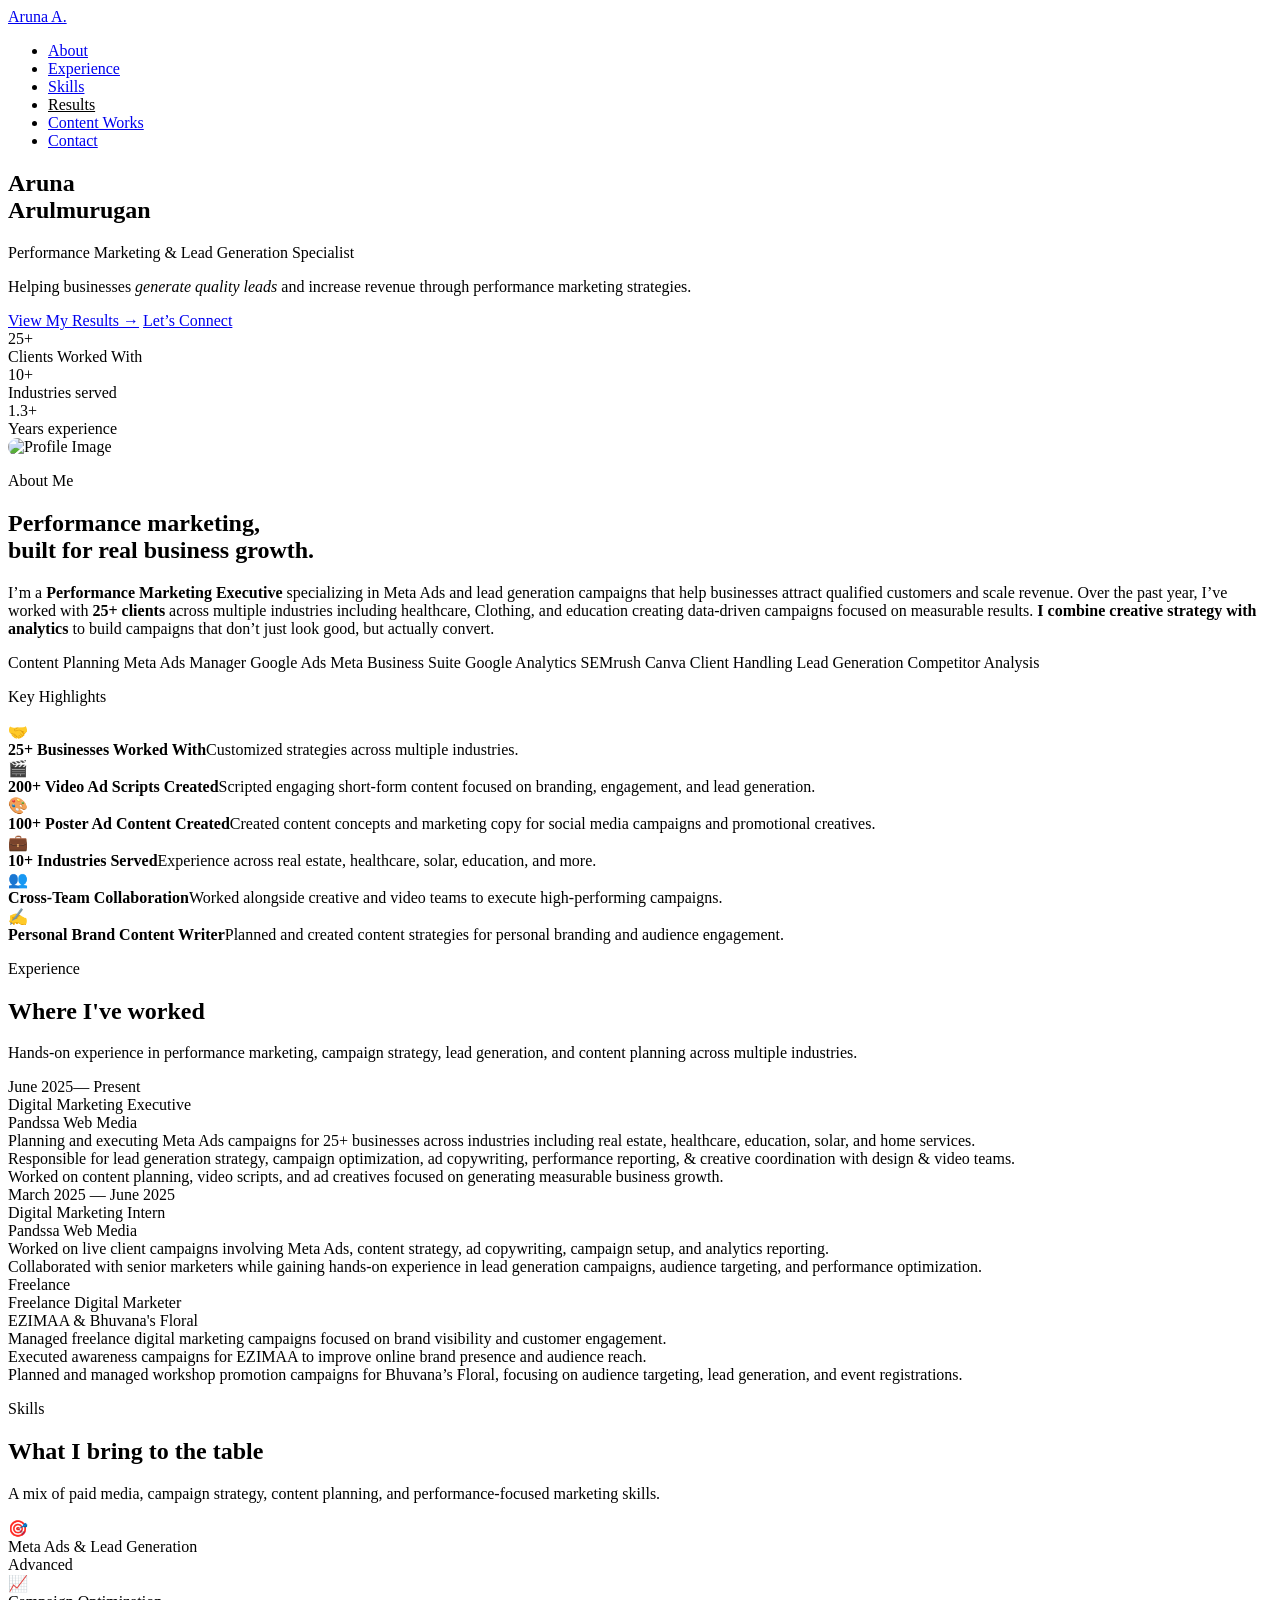
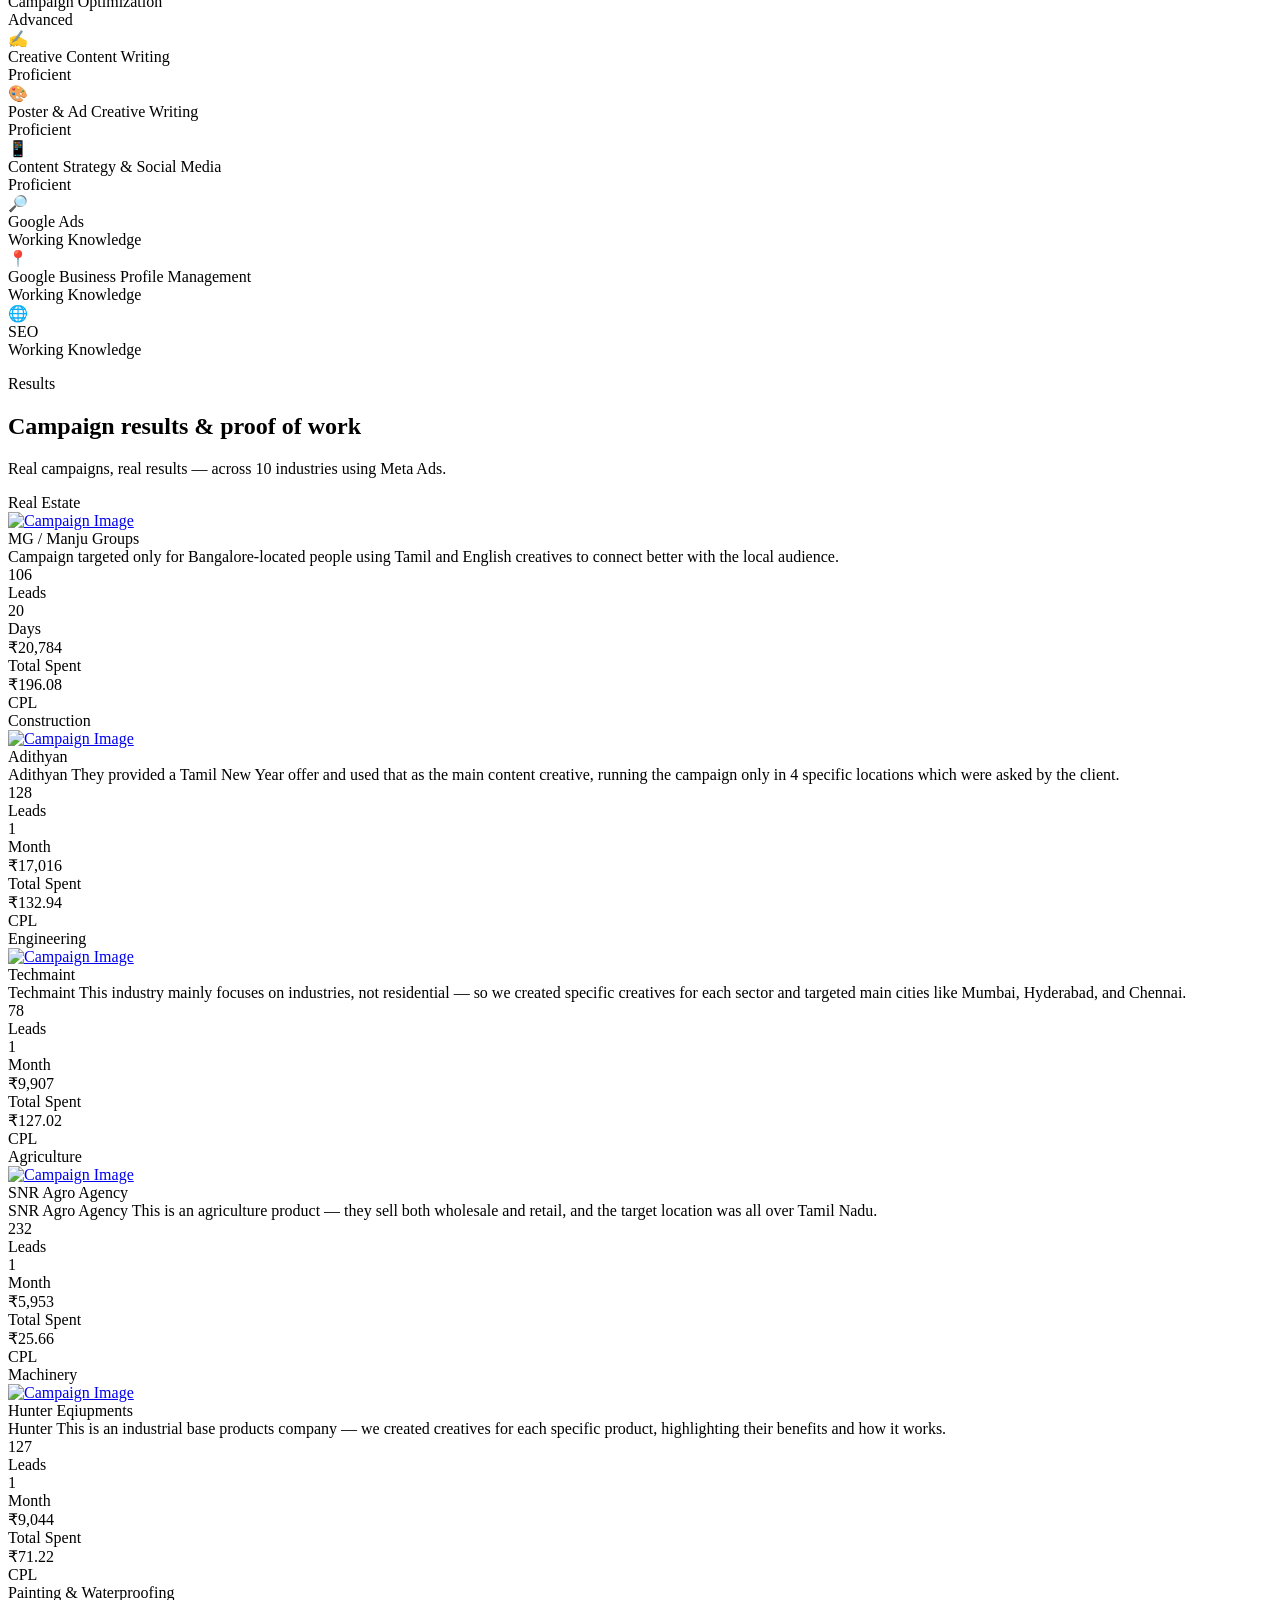
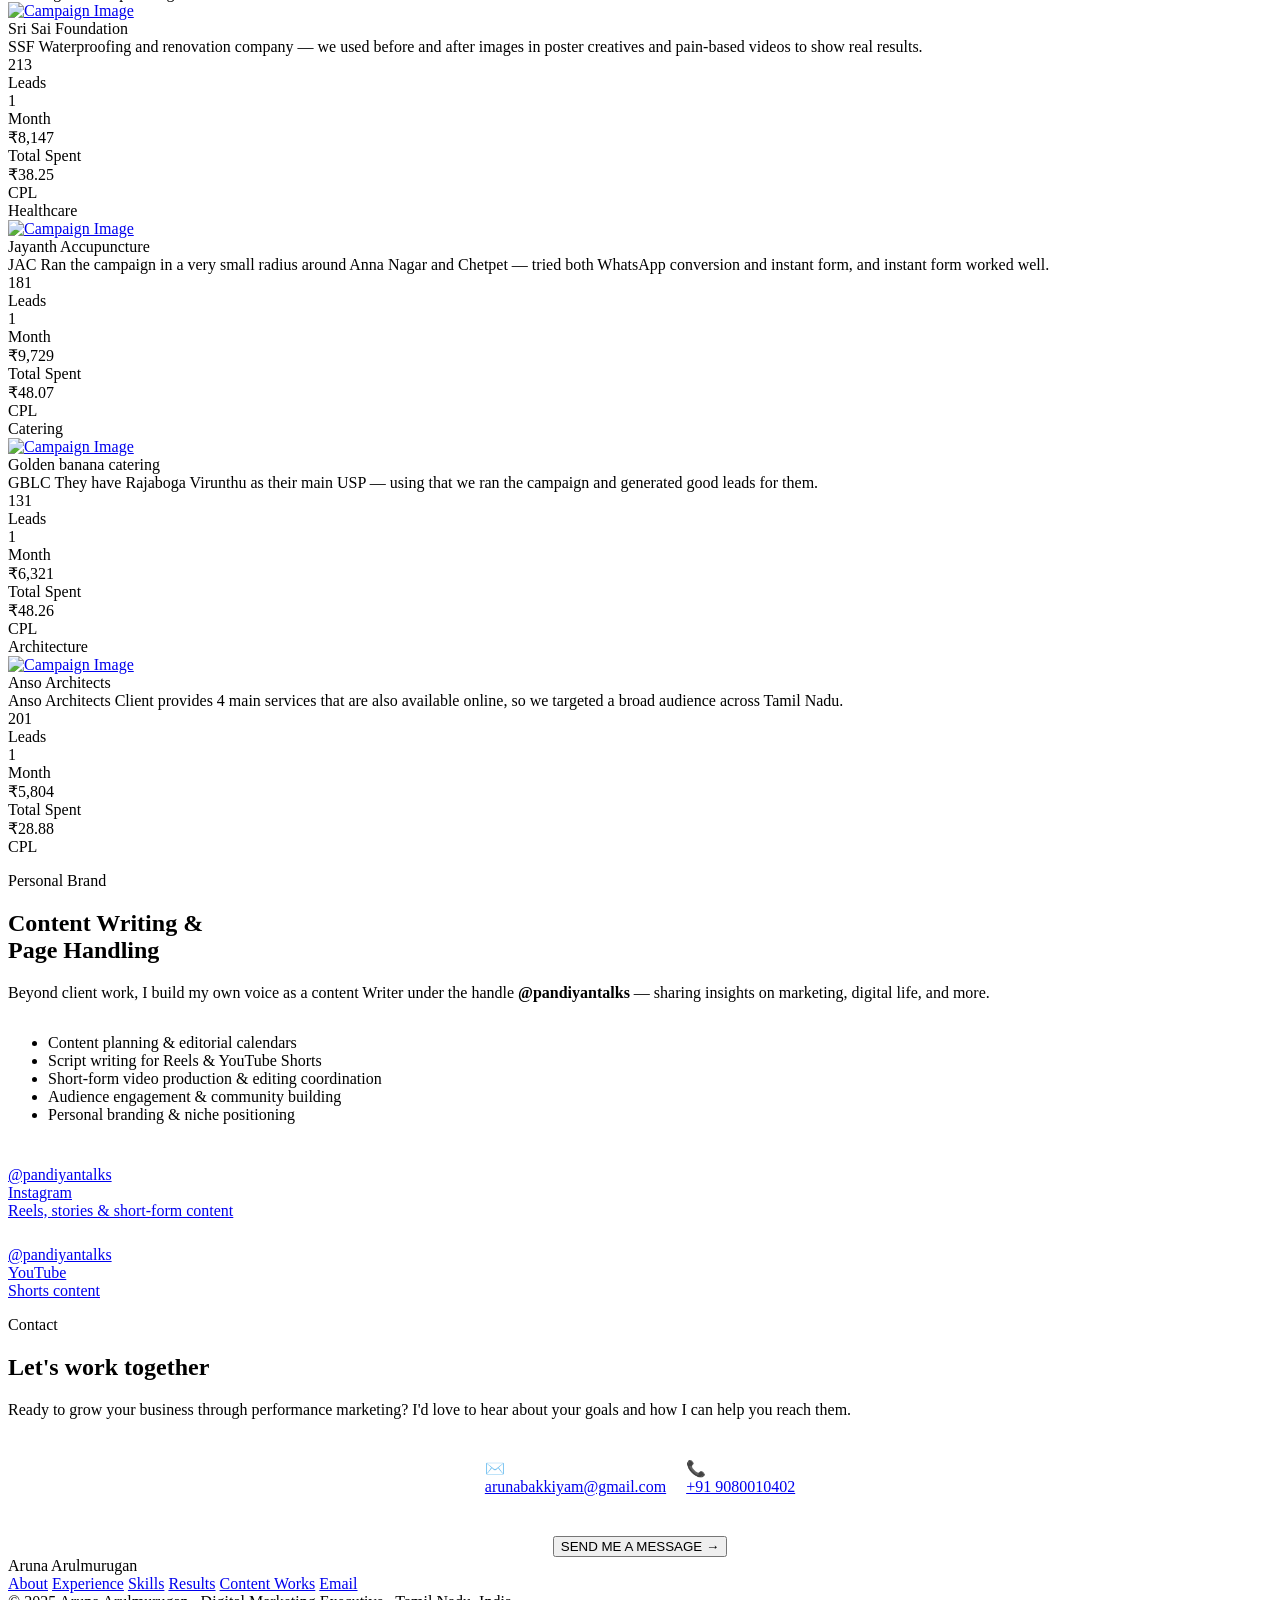
==== index.html @ 6c536839 "Update and rename aruna1blue.html to index.html" ====
<!DOCTYPE html>
<html lang="en">

<head>
  <meta charset="UTF-8" />
  <meta name="viewport" content="width=device-width, initial-scale=1.0" />
  <title>Aruna Arulmurugan – Digital Marketing Executive</title>
  <meta name="description"
    content="Aruna Arulmurugan – Digital Marketing Executive specializing in Meta Ads lead generation. Helping businesses generate quality leads through performance marketing." />
  <link rel="preconnect" href="https://fonts.googleapis.com" />
  <link rel="preconnect" href="https://fonts.gstatic.com" crossorigin />
  <link
    href="https://fonts.googleapis.com/css2?family=Fraunces:ital,wght@0,300;0,400;0,600;1,300&family=DM+Sans:wght@300;400;500;600&display=swap"
    rel="stylesheet" />
  <link rel="stylesheet" href="style.css">
  
</head>

<body>

  <!-- ── NAVIGATION ── -->
  <nav>
    <a href="#hero" class="nav-logo">Aruna A.</a>
    <ul class="nav-links" id="navLinks">
      <li><a href="#about">About</a></li>
      <li><a href="#experience">Experience</a></li>
      <li><a href="#skills">Skills</a></li>
      <li><a href="#results">Results</a></li>
      <li><a href="#contentworks">Content Works</a></li>
      <li><a href="#contact" class="nav-cta">Contact</a></li>
    </ul>
    <div class="hamburger" id="hamburger" aria-label="Toggle menu">
      <span></span><span></span><span></span>
    </div>
  </nav>

  <!-- ── HERO ── -->
  <section id="hero">
    <div class="hero-bg-circle c1"></div>
    <div class="hero-bg-circle c2"></div>
    <div class="container">
      <div class="hero-inner">
        <div class="hero-content">
          <!-- <div class="hero-badge fade-up">Available for freelance projects</div> -->
          <h1 class="hero-name fade-up delay-1">Aruna<br>Arulmurugan</h1>
          <p class="hero-role fade-up delay-2">Performance Marketing & Lead Generation Specialist</p>
          <p class="hero-tagline fade-up delay-3">Helping businesses <em>generate quality leads</em> and increase
            revenue through performance marketing strategies.</p>
          <div class="btn-group fade-up delay-4">
            <a href="#results" class="btn btn-primary">View My Results →</a>
            <a href="#contact" class="btn btn-outline">Let’s Connect </a>
          </div>
          <div class="hero-stats fade-up delay-4">
            <div class="stat-item">
              <div class="stat-num">25+</div>
              <div class="stat-label">Clients Worked With</div>
            </div>
            <div class="stat-item">
              <div class="stat-num">10+</div>
              <div class="stat-label">Industries served</div>
            </div>
            <div class="stat-item">
              <div class="stat-num">1.3+</div>
              <div class="stat-label">Years experience</div>
            </div>
          </div>
        </div>
        <div class="hero-avatar fade-up delay-3">
          <img src="IMG_4040.JPG.jpeg" alt="Profile Image"
            style="width:100%; height:100%; object-fit:cover; border-radius:120px;">
        </div>
      </div>
    </div>
  </section>

  <!-- ── ABOUT ── -->
  <section id="about">
    <div class="container">
      <div class="about-grid">
        <div class="about-text fade-up">
          <p class="section-label">About Me</p>
          <h2 class="section-title">Performance marketing,<br>built for real business growth.</h2>
          <p>I’m a <b>Performance Marketing Executive</b> specializing in Meta Ads and lead generation campaigns that
            help
            businesses attract qualified customers and scale revenue.

            Over the past year, I’ve worked with <b>25+ clients</b> across multiple industries including healthcare,
            Clothing,
            and education creating data-driven campaigns focused on measurable results.
            <b>I combine creative strategy with analytics</b> to build campaigns that don’t just look good, but actually
            convert.
          </p>
          <div class="about-tags">
            <span class="tag">Content Planning</span>
            <span class="tag">Meta Ads Manager</span>
            <span class="tag">Google Ads</span>
            <span class="tag">Meta Business Suite</span>
            <span class="tag">Google Analytics</span>
            <span class="tag">SEMrush</span>
            <span class="tag">Canva</span>
            <span class="tag">Client Handling</span>
            <span class="tag">Lead Generation</span>
            <span class="tag">Competitor Analysis</span>
          </div>
        </div>
        <div class="about-card fade-up delay-2">
          <p class="about-card-title">Key Highlights</p>
          <div class="highlight-item">
            <div class="hi-icon">🤝</div>
            <div class="hi-text"><strong>25+ Businesses Worked With</strong>Customized strategies across multiple
              industries.</div>
          </div>
          <div class="highlight-item">
            <div class="hi-icon">🎬</div>
            <div class="hi-text"><strong>200+ Video Ad Scripts Created</strong>Scripted engaging short-form content
              focused on branding, engagement, and lead generation.</div>
          </div>
          <div class="highlight-item">
            <div class="hi-icon">🎨</div>
            <div class="hi-text"><strong>100+ Poster Ad Content Created</strong>Created content concepts and marketing
              copy for social media campaigns and promotional creatives.</div>
          </div>
          <div class="highlight-item">
            <div class="hi-icon">💼</div>
            <div class="hi-text"><strong>10+ Industries Served</strong>Experience across real estate, healthcare, solar,
              education, and more.</div>
          </div>
          <div class="highlight-item">
            <div class="hi-icon">👥</div>
            <div class="hi-text"><strong>Cross-Team Collaboration</strong>Worked alongside creative and video teams to
              execute high-performing campaigns.</div>
          </div>
          <div class="highlight-item">
            <div class="hi-icon">✍️</div>
            <div class="hi-text"><strong>Personal Brand Content Writer</strong>Planned and created content strategies
              for personal branding and audience engagement.</div>
          </div>
        </div>
      </div>
    </div>
  </section>

  <!-- ── EXPERIENCE ── -->
  <section id="experience">
    <div class="container">
      <p class="section-label fade-up">Experience</p>
      <h2 class="section-title fade-up">Where I've worked</h2>
      <p class="section-subtitle fade-up">Hands-on experience in performance marketing, campaign strategy, lead
        generation, and content planning across multiple industries.</p>
      <div class="timeline">
        <div class="tl-item fade-up">
          <div class="tl-dot"></div>
          <div class="tl-meta">June 2025— Present</div>
          <div class="tl-role">Digital Marketing Executive</div>
          <div class="tl-company">Pandssa Web Media</div>
          <div class="tl-desc">Planning and executing Meta Ads campaigns for 25+ businesses across industries including
            real estate, healthcare, education, solar, and home services.<br>

            Responsible for lead generation strategy, campaign optimization, ad copywriting, performance reporting, &
            creative coordination with design & video teams.<br>

            Worked on content planning, video scripts, and ad creatives focused on generating measurable business
            growth.
          </div>
        </div>
        <div class="tl-item fade-up delay-1">
          <div class="tl-dot"></div>
          <div class="tl-meta">March 2025 — June 2025</div>
          <div class="tl-role">Digital Marketing Intern</div>
          <div class="tl-company">Pandssa Web Media</div>
          <div class="tl-desc">Worked on live client campaigns involving Meta Ads, content strategy, ad copywriting,
            campaign setup, and analytics reporting.<br>

            Collaborated with senior marketers while gaining hands-on experience in lead generation campaigns, audience
            targeting, and performance optimization.</div>
        </div>
        <div class="tl-item fade-up delay-2">
          <div class="tl-dot"></div>
          <div class="tl-meta">Freelance</div>
          <div class="tl-role">Freelance Digital Marketer</div>
          <div class="tl-company">EZIMAA &amp; Bhuvana's Floral</div>
          <div class="tl-desc">Managed freelance digital marketing campaigns focused on brand visibility and customer
            engagement.<br>

            Executed awareness campaigns for EZIMAA to improve online brand presence and audience reach.<br>

            Planned and managed workshop promotion campaigns for Bhuvana’s Floral, focusing on audience targeting, lead
            generation, and event registrations.</div>
        </div>
      </div>
    </div>
  </section>

  <!-- ── SKILLS ── -->
  <section id="skills">
    <div class="container">
      <p class="section-label fade-up">Skills</p>
      <h2 class="section-title fade-up">What I bring to the table</h2>
      <p class="section-subtitle fade-up">A mix of paid media, campaign strategy, content planning, and
        performance-focused marketing skills.</p>
      <div class="skills-grid">
        <div class="skill-card fade-up">
          <div class="skill-icon">🎯</div>
          <div class="skill-name">Meta Ads & Lead Generation</div>
          <div class="skill-level">Advanced</div>
          <div class="skill-bar">
            <div class="skill-bar-fill" style="width:90%"></div>
          </div>
        </div>
        <div class="skill-card fade-up delay-1">
          <div class="skill-icon">📈</div>
          <div class="skill-name">Campaign Optimization</div>
          <div class="skill-level">Advanced</div>
          <div class="skill-bar">
            <div class="skill-bar-fill" style="width:85%"></div>
          </div>
        </div>
        <div class="skill-card fade-up delay-2">
          <div class="skill-icon">✍️</div>
          <div class="skill-name">Creative Content Writing</div>
          <div class="skill-level">Proficient</div>
          <div class="skill-bar">
            <div class="skill-bar-fill" style="width:80%"></div>
          </div>
        </div>
        <div class="skill-card fade-up delay-3">
          <div class="skill-icon">🎨</div>
          <div class="skill-name">Poster & Ad Creative Writing</div>
          <div class="skill-level">Proficient</div>
          <div class="skill-bar">
            <div class="skill-bar-fill" style="width:78%"></div>
          </div>
        </div>
        <div class="skill-card fade-up">
          <div class="skill-icon">📱</div>
          <div class="skill-name">Content Strategy & Social Media</div>
          <div class="skill-level">Proficient</div>
          <div class="skill-bar">
            <div class="skill-bar-fill" style="width:78%"></div>
          </div>
        </div>
        <div class="skill-card fade-up delay-1">
          <div class="skill-icon">🔎</div>
          <div class="skill-name">Google Ads</div>
          <div class="skill-level">Working Knowledge</div>
          <div class="skill-bar">
            <div class="skill-bar-fill" style="width:65%"></div>
          </div>
        </div>
        <div class="skill-card fade-up delay-1">
          <div class="skill-icon">📍</div>
          <div class="skill-name">Google Business Profile Management</div>
          <div class="skill-level">Working Knowledge</div>
          <div class="skill-bar">
            <div class="skill-bar-fill" style="width:65%"></div>
          </div>
        </div>
        <div class="skill-card fade-up delay-1">
          <div class="skill-icon">🌐</div>
          <div class="skill-name">SEO</div>
          <div class="skill-level">Working Knowledge</div>
          <div class="skill-bar">
            <div class="skill-bar-fill" style="width:65%"></div>
          </div>
        </div>
      </div>
    </div>
  </section>

  <!-- ── results ── -->
  <section id="results">
    <div class="container">
      <p class="section-label fade-up">Results</p>
      <h2 class="section-title fade-up">Campaign results & proof of work</h2>
      <p class="section-subtitle fade-up">
        Real campaigns, real results — across 10 industries using Meta Ads.</p>
      <div class="work-grid">

        <div class="case-card fade-up">
          <div class="case-img">
            <span class="case-category">Real Estate</span>
            <div class="case-img-inner" style="width:100%; height:100%; overflow:hidden;">

              <a href="Realestate.png" target="_blank" style="display:block; width:100%; height:100%;">

                <img src="Realestate.png" alt="Campaign Image"
                  style="width:100%; height:100%; object-fit:cover; display:block; cursor:pointer;">

              </a>

            </div>
          </div>
          <div class="case-body">
            <div class="case-title">MG / Manju Groups</div>
            <div class="case-desc">Campaign targeted only for Bangalore-located people using Tamil and English creatives
              to connect better with the local audience.</div>
            <div class="case-metrics">
              <div class="metric">
                <div class="metric-val">106</div>
                <div class="metric-label">Leads</div>
              </div>
              <div class="metric">
                <div class="metric-val">20 </div>
                <div class="metric-label">Days</div>
              </div>
              <div class="metric">
                <div class="metric-val">₹20,784</div>
                <div class="metric-label">Total Spent</div>
              </div>
              <div class="metric">
                <div class="metric-val">₹196.08</div>
                <div class="metric-label">CPL</div>
              </div>
            </div>
          </div>
        </div>

        <div class="case-card fade-up delay-1">
          <div class="case-img">
            <span class="case-category">Construction</span>
            <div class="case-img-inner" style="width:100%; height:100%; overflow:hidden;">

              <a href="Construction .jpeg" target="_blank" style="display:block; width:100%; height:100%;">

                <img src="Construction .jpeg" alt="Campaign Image"
                  style="width:100%; height:100%; object-fit:cover; display:block; cursor:pointer;">

              </a>

            </div>
          </div>
          <div class="case-body">
            <div class="case-title">Adithyan</div>
            <div class="case-desc">Adithyan They provided a Tamil New Year offer and used that as the main content
              creative, running the campaign only in 4 specific locations which were asked by the client.</div>
            <div class="case-metrics">
              <div class="metric">
                <div class="metric-val">128</div>
                <div class="metric-label">Leads</div>
              </div>
              <div class="metric">
                <div class="metric-val">1</div>
                <div class="metric-label">Month</div>
              </div>
              <div class="metric">
                <div class="metric-val">₹17,016</div>
                <div class="metric-label">Total Spent</div>
              </div>
              <div class="metric">
                <div class="metric-val">₹132.94</div>
                <div class="metric-label">CPL</div>
              </div>
            </div>
          </div>
        </div>

        <div class="case-card fade-up delay-1">
          <div class="case-img">
            <span class="case-category">Engineering</span>
             <div class="case-img-inner" style="width:100%; height:100%; overflow:hidden;">

              <a href="Engineering Consultancy .jpeg" target="_blank" style="display:block; width:100%; height:100%;">

                <img src="Engineering Consultancy .jpeg" alt="Campaign Image"
                  style="width:100%; height:100%; object-fit:cover; display:block; cursor:pointer;">

              </a>

            </div>
          </div>
          <div class="case-body">
            <div class="case-title">Techmaint</div>
            <div class="case-desc">Techmaint This industry mainly focuses on industries, not residential — so we created
              specific creatives for each sector and targeted main cities like Mumbai, Hyderabad, and Chennai.</div>
            <div class="case-metrics">
              <div class="metric">
                <div class="metric-val">78</div>
                <div class="metric-label">Leads</div>
              </div>
              <div class="metric">
                <div class="metric-val">1</div>
                <div class="metric-label">Month</div>
              </div>
              <div class="metric">
                <div class="metric-val">₹9,907</div>
                <div class="metric-label">Total Spent</div>
              </div>
              <div class="metric">
                <div class="metric-val">₹127.02</div>
                <div class="metric-label">CPL</div>
              </div>
            </div>
          </div>
        </div>
        <div class="case-card fade-up delay-1">
          <div class="case-img">
            <span class="case-category">Agriculture</span>
           <div class="case-img-inner" style="width:100%; height:100%; overflow:hidden;">

              <a href="Agricultural product.jpeg" target="_blank" style="display:block; width:100%; height:100%;">

                <img src="Agricultural product.jpeg" alt="Campaign Image"
                  style="width:100%; height:100%; object-fit:cover; display:block; cursor:pointer;">

              </a>

            </div>
          </div>
          <div class="case-body">
            <div class="case-title">SNR Agro Agency</div>
            <div class="case-desc">SNR Agro Agency This is an agriculture product — they sell both wholesale and retail,
              and the target location was all over Tamil Nadu.</div>
            <div class="case-metrics">
              <div class="metric">
                <div class="metric-val">232</div>
                <div class="metric-label">Leads</div>
              </div>
              <div class="metric">
                <div class="metric-val">1</div>
                <div class="metric-label">Month</div>
              </div>
              <div class="metric">
                <div class="metric-val">₹5,953</div>
                <div class="metric-label">Total Spent</div>
              </div>
              <div class="metric">
                <div class="metric-val">₹25.66</div>
                <div class="metric-label">CPL</div>
              </div>
            </div>
          </div>
        </div>
        <div class="case-card fade-up delay-1">
          <div class="case-img">
            <span class="case-category">Machinery</span>
            <div class="case-img-inner" style="width:100%; height:100%; overflow:hidden;">

              <a href="Machinery and Equipments.jpeg" target="_blank" style="display:block; width:100%; height:100%;">

                <img src="Machinery and Equipments.jpeg" alt="Campaign Image"
                  style="width:100%; height:100%; object-fit:cover; display:block; cursor:pointer;">

              </a>

            </div>
          </div>
          <div class="case-body">
            <div class="case-title">Hunter Eqiupments </div>
            <div class="case-desc">Hunter This is an industrial base products company — we created creatives for each
              specific product, highlighting their benefits and how it works.</div>
            <div class="case-metrics">
              <div class="metric">
                <div class="metric-val">127</div>
                <div class="metric-label">Leads</div>
              </div>
              <div class="metric">
                <div class="metric-val">1</div>
                <div class="metric-label">Month</div>
              </div>
              <div class="metric">
                <div class="metric-val">₹9,044</div>
                <div class="metric-label">Total Spent</div>
              </div>
              <div class="metric">
                <div class="metric-val">₹71.22</div>
                <div class="metric-label">CPL</div>
              </div>
            </div>
          </div>
        </div>
        <div class="case-card fade-up delay-1">
          <div class="case-img">
            <span class="case-category">Painting & Waterproofing</span>
             <div class="case-img-inner" style="width:100%; height:100%; overflow:hidden;">

              <a href="Painting and Waterproofig.jpeg" target="_blank" style="display:block; width:100%; height:100%;">

                <img src="Painting and Waterproofig.jpeg" alt="Campaign Image"
                  style="width:100%; height:100%; object-fit:cover; display:block; cursor:pointer;">

              </a>

            </div>
          </div>
          <div class="case-body">
            <div class="case-title">Sri Sai Foundation </div>
            <div class="case-desc">SSF Waterproofing and renovation company — we used before and after images in poster
              creatives and pain-based videos to show real results.</div>
            <div class="case-metrics">
              <div class="metric">
                <div class="metric-val">213</div>
                <div class="metric-label">Leads</div>
              </div>
              <div class="metric">
                <div class="metric-val">1</div>
                <div class="metric-label">Month</div>
              </div>
              <div class="metric">
                <div class="metric-val">₹8,147</div>
                <div class="metric-label">Total Spent</div>
              </div>
              <div class="metric">
                <div class="metric-val">₹38.25</div>
                <div class="metric-label">CPL</div>
              </div>
            </div>
          </div>
        </div>
        <div class="case-card fade-up delay-1">
          <div class="case-img">
            <span class="case-category">Healthcare </span>
            <div class="case-img-inner" style="width:100%; height:100%; overflow:hidden;">

              <a href="Healthcarre.jpeg" target="_blank" style="display:block; width:100%; height:100%;">

                <img src="Healthcarre.jpeg" alt="Campaign Image"
                  style="width:100%; height:100%; object-fit:cover; display:block; cursor:pointer;">

              </a>

            </div>
          </div>
          <div class="case-body">
            <div class="case-title">Jayanth Accupuncture</div>
            <div class="case-desc">JAC Ran the campaign in a very small radius around Anna Nagar and Chetpet — tried
              both WhatsApp conversion and instant form, and instant form worked well.</div>
            <div class="case-metrics">
              <div class="metric">
                <div class="metric-val">181</div>
                <div class="metric-label">Leads</div>
              </div>
              <div class="metric">
                <div class="metric-val">1</div>
                <div class="metric-label">Month</div>
              </div>
              <div class="metric">
                <div class="metric-val">₹9,729</div>
                <div class="metric-label">Total Spent</div>
              </div>
              <div class="metric">
                <div class="metric-val">₹48.07</div>
                <div class="metric-label">CPL</div>
              </div>
            </div>
          </div>
        </div>
        <div class="case-card fade-up delay-1">
          <div class="case-img">
            <span class="case-category">Catering</span>
            <div class="case-img-inner" style="width:100%; height:100%; overflow:hidden;">

              <a href="Catering .jpeg" target="_blank" style="display:block; width:100%; height:100%;">

                <img src="Catering .jpeg" alt="Campaign Image"
                  style="width:100%; height:100%; object-fit:cover; display:block; cursor:pointer;">

              </a>

            </div>
          </div>
          <div class="case-body">
            <div class="case-title">Golden banana catering </div>
            <div class="case-desc">GBLC They have Rajaboga Virunthu as their main USP — using that we ran the campaign
              and generated good leads for them.</div>
            <div class="case-metrics">
              <div class="metric">
                <div class="metric-val">131</div>
                <div class="metric-label">Leads</div>
              </div>
              <div class="metric">
                <div class="metric-val">1</div>
                <div class="metric-label">Month</div>
              </div>
              <div class="metric">
                <div class="metric-val">₹6,321</div>
                <div class="metric-label">Total Spent</div>
              </div>
              <div class="metric">
                <div class="metric-val">₹48.26</div>
                <div class="metric-label">CPL</div>
              </div>
            </div>
          </div>
        </div>

        <div class="case-card fade-up delay-2">
          <div class="case-img">
            <span class="case-category">Architecture</span>
            <div class="case-img-inner" style="width:100%; height:100%; overflow:hidden;">

              <a href="Architecture .jpeg" target="_blank" style="display:block; width:100%; height:100%;">

                <img src="Architecture .jpeg" alt="Campaign Image"
                  style="width:100%; height:100%; object-fit:cover; display:block; cursor:pointer;">

              </a>

            </div>
          </div>
          <div class="case-body">
            <div class="case-title">Anso Architects</div>
            <div class="case-desc">Anso Architects Client provides 4 main services that are also available online, so we
              targeted a broad audience across Tamil Nadu.</div>
            <div class="case-metrics">
              <div class="metric">
                <div class="metric-val">201</div>
                <div class="metric-label">Leads</div>
              </div>
              <div class="metric">
                <div class="metric-val">1</div>
                <div class="metric-label">Month</div>
              </div>
              <div class="metric">
                <div class="metric-val">₹5,804</div>
                <div class="metric-label">Total Spent</div>
              </div>
              <div class="metric">
                <div class="metric-val">₹28.88</div>
                <div class="metric-label">CPL</div>
              </div>
            </div>
          </div>
        </div>
      </div>
    </div>
  </section>

  <!-- ── PERSONAL BRAND ── -->
  <section id="contentworks">
    <div class="container">
      <div class="brand-grid">
        <div class="fade-up">
          <p class="section-label">Personal Brand</p>
          <h2 class="section-title">Content Writing &amp;<br>Page Handling</h2>
          <p style="color:var(--ink-soft);margin-bottom:2rem;">Beyond client work, I build my own voice as a content
            Writer under the handle <strong>@pandiyantalks</strong> — sharing insights on marketing, digital life, and
            more.</p>
          <ul class="brand-content-list">
            <li>Content planning &amp; editorial calendars</li>
            <li>Script writing for Reels &amp; YouTube Shorts</li>
            <li>Short-form video production &amp; editing coordination</li>
            <li>Audience engagement &amp; community building</li>
            <li>Personal branding &amp; niche positioning</li>
          </ul>
        </div>
        <div class="fade-up delay-2">
          <a href="https://www.instagram.com/pandiyantalks" target="_blank" rel="noopener" class="brand-card">
            <div class="brand-icon insta">
              <svg width="22" height="22" viewBox="0 0 24 24" fill="white">
                <path
                  d="M12 2.163c3.204 0 3.584.012 4.85.07 3.252.148 4.771 1.691 4.919 4.919.058 1.265.069 1.645.069 4.849 0 3.205-.012 3.584-.069 4.849-.149 3.225-1.664 4.771-4.919 4.919-1.266.058-1.644.07-4.85.07-3.204 0-3.584-.012-4.849-.07-3.26-.149-4.771-1.699-4.919-4.92-.058-1.265-.07-1.644-.07-4.849 0-3.204.013-3.583.07-4.849.149-3.227 1.664-4.771 4.919-4.919 1.266-.057 1.645-.069 4.849-.069zM12 0C8.741 0 8.333.014 7.053.072 2.695.272.273 2.69.073 7.052.014 8.333 0 8.741 0 12c0 3.259.014 3.668.072 4.948.2 4.358 2.618 6.78 6.98 6.98C8.333 23.986 8.741 24 12 24c3.259 0 3.668-.014 4.948-.072 4.354-.2 6.782-2.618 6.979-6.98.059-1.28.073-1.689.073-4.948 0-3.259-.014-3.667-.072-4.947-.196-4.354-2.617-6.78-6.979-6.98C15.668.014 15.259 0 12 0zm0 5.838a6.162 6.162 0 100 12.324 6.162 6.162 0 000-12.324zM12 16a4 4 0 110-8 4 4 0 010 8zm6.406-11.845a1.44 1.44 0 100 2.881 1.44 1.44 0 000-2.881z" />
              </svg>
            </div>
            <div class="brand-info">
              <div class="brand-handle">@pandiyantalks</div>
              <div class="brand-name">Instagram</div>
              <div class="brand-desc">Reels, stories &amp; short-form content</div>
            </div>
          </a>
          <a href="https://youtube.com/@pandiyantalks" target="_blank" rel="noopener" class="brand-card">
            <div class="brand-icon yt">
              <svg width="22" height="22" viewBox="0 0 24 24" fill="white">
                <path
                  d="M23.495 6.205a3.007 3.007 0 00-2.088-2.088c-1.87-.501-9.396-.501-9.396-.501s-7.507-.01-9.396.501A3.007 3.007 0 00.527 6.205a31.247 31.247 0 00-.522 5.805 31.247 31.247 0 00.522 5.783 3.007 3.007 0 002.088 2.088c1.868.502 9.396.502 9.396.502s7.506 0 9.396-.502a3.007 3.007 0 002.088-2.088 31.247 31.247 0 00.5-5.783 31.247 31.247 0 00-.5-5.805zM9.609 15.601V8.408l6.264 3.602z" />
              </svg>
            </div>
            <div class="brand-info">
              <div class="brand-handle">@pandiyantalks</div>
              <div class="brand-name">YouTube</div>
              <div class="brand-desc">Shorts content</div>
            </div>
          </a>
        </div>
      </div>
    </div>
  </section>

  <!-- ── CONTACT ── -->

  <section id="contact">
    <div class="container">
      <p class="section-label fade-up">Contact</p>

      <h2 class="section-title fade-up">Let's work together</h2>

      <p class="section-subtitle fade-up">
        Ready to grow your business through performance marketing? I'd love to hear
        about your goals and how I can help you reach them.
      </p>

      <div class="contact-grid" style="justify-content:center; gap:20px; margin-top:40px;">

        <div class="contact-info fade-up" style="display:flex; gap:20px; flex-wrap:wrap; justify-content:center;">

          <div class="contact-item">
            <div class="contact-item-icon">✉️</div>
            <div>
              <div class="contact-item-val">
                <a href="mailto:arunabakkiyam@gmail.com">
                  arunabakkiyam@gmail.com
                </a>
              </div>
            </div>
          </div>

          <div class="contact-item">
            <div class="contact-item-icon">📞</div>
            <div>
              <div class="contact-item-val">
                <a href="tel:+919080010402">
                  +91 9080010402
                </a>
              </div>
            </div>
          </div>

        </div>
      </div>

      <div class="fade-up delay-2" style="text-align:center; margin-top:40px;">
        <a href="https://wa.me/message/3REILHWBFPL2D1" target="_blank">
          <button class="btn btn-primary">
            SEND ME A MESSAGE →
          </button>
        </a>
      </div>
    </div>
  </section>


  <!-- ── FOOTER ── -->
  <footer>
    <div class="footer-inner">
      <div class="footer-name">Aruna Arulmurugan</div>
      <div class="footer-links">
        <a href="#about">About</a>
        <a href="#experience">Experience</a>
        <a href="#skills">Skills</a>
        <a href="#results">Results</a>
        <a href="#contentworks">Content Works</a>
        <!-- <a href="https://www.instagram.com/pandiyantalks" target="_blank" rel="noopener">Instagram</a>
        <a href="https://youtube.com/@pandiyantalks" target="_blank" rel="noopener">YouTube</a> -->
        <a href="mailto:arunabakkiyam@gmail.com">Email</a>
      </div>
      <div class="footer-copy">© 2025 Aruna Arulmurugan · Digital Marketing Executive · Tamil Nadu, India</div>
    </div>
  </footer>

  <script>
    // ── MOBILE NAV ──
    const hamburger = document.getElementById('hamburger');
    const navLinks = document.getElementById('navLinks');
    hamburger.addEventListener('click', () => {
      navLinks.classList.toggle('open');
    });
    navLinks.querySelectorAll('a').forEach(link => {
      link.addEventListener('click', () => navLinks.classList.remove('open'));
    });

    // ── SCROLL ANIMATIONS ──
    const observer = new IntersectionObserver((entries) => {
      entries.forEach(entry => {
        if (entry.isIntersecting) {
          entry.target.classList.add('visible');
        }
      });
    }, { threshold: 0.12 });

    document.querySelectorAll('.fade-up').forEach(el => observer.observe(el));

    // ── HERO BADGE ANIMATE ON LOAD ──
    window.addEventListener('load', () => {
      document.querySelectorAll('#hero .fade-up').forEach(el => {
        el.classList.add('visible');
      });
    });

    // ── CONTACT FORM STUB ──
    function handleSubmit() {
      const name = document.getElementById('name').value.trim();
      const email = document.getElementById('email').value.trim();
      const message = document.getElementById('message').value.trim();
      if (!name || !email || !message) {
        alert('Please fill in your name, email, and message.');
        return;
      }
      document.getElementById('formMsg').style.display = 'block';
      document.getElementById('name').value = '';
      document.getElementById('email').value = '';
      document.getElementById('subject').value = '';
      document.getElementById('message').value = '';
    }

    // ── ACTIVE NAV HIGHLIGHT ──
    const sections = document.querySelectorAll('section[id]');
    window.addEventListener('scroll', () => {
      const scrollY = window.scrollY + 100;
      sections.forEach(sec => {
        if (scrollY >= sec.offsetTop && scrollY < sec.offsetTop + sec.offsetHeight) {
          document.querySelectorAll('.nav-links a').forEach(a => {
            a.style.color = '';
            if (a.getAttribute('href') === '#' + sec.id) a.style.color = 'var(--accent)';
          });
        }
      });
    });
  </script>
</body>

</html>
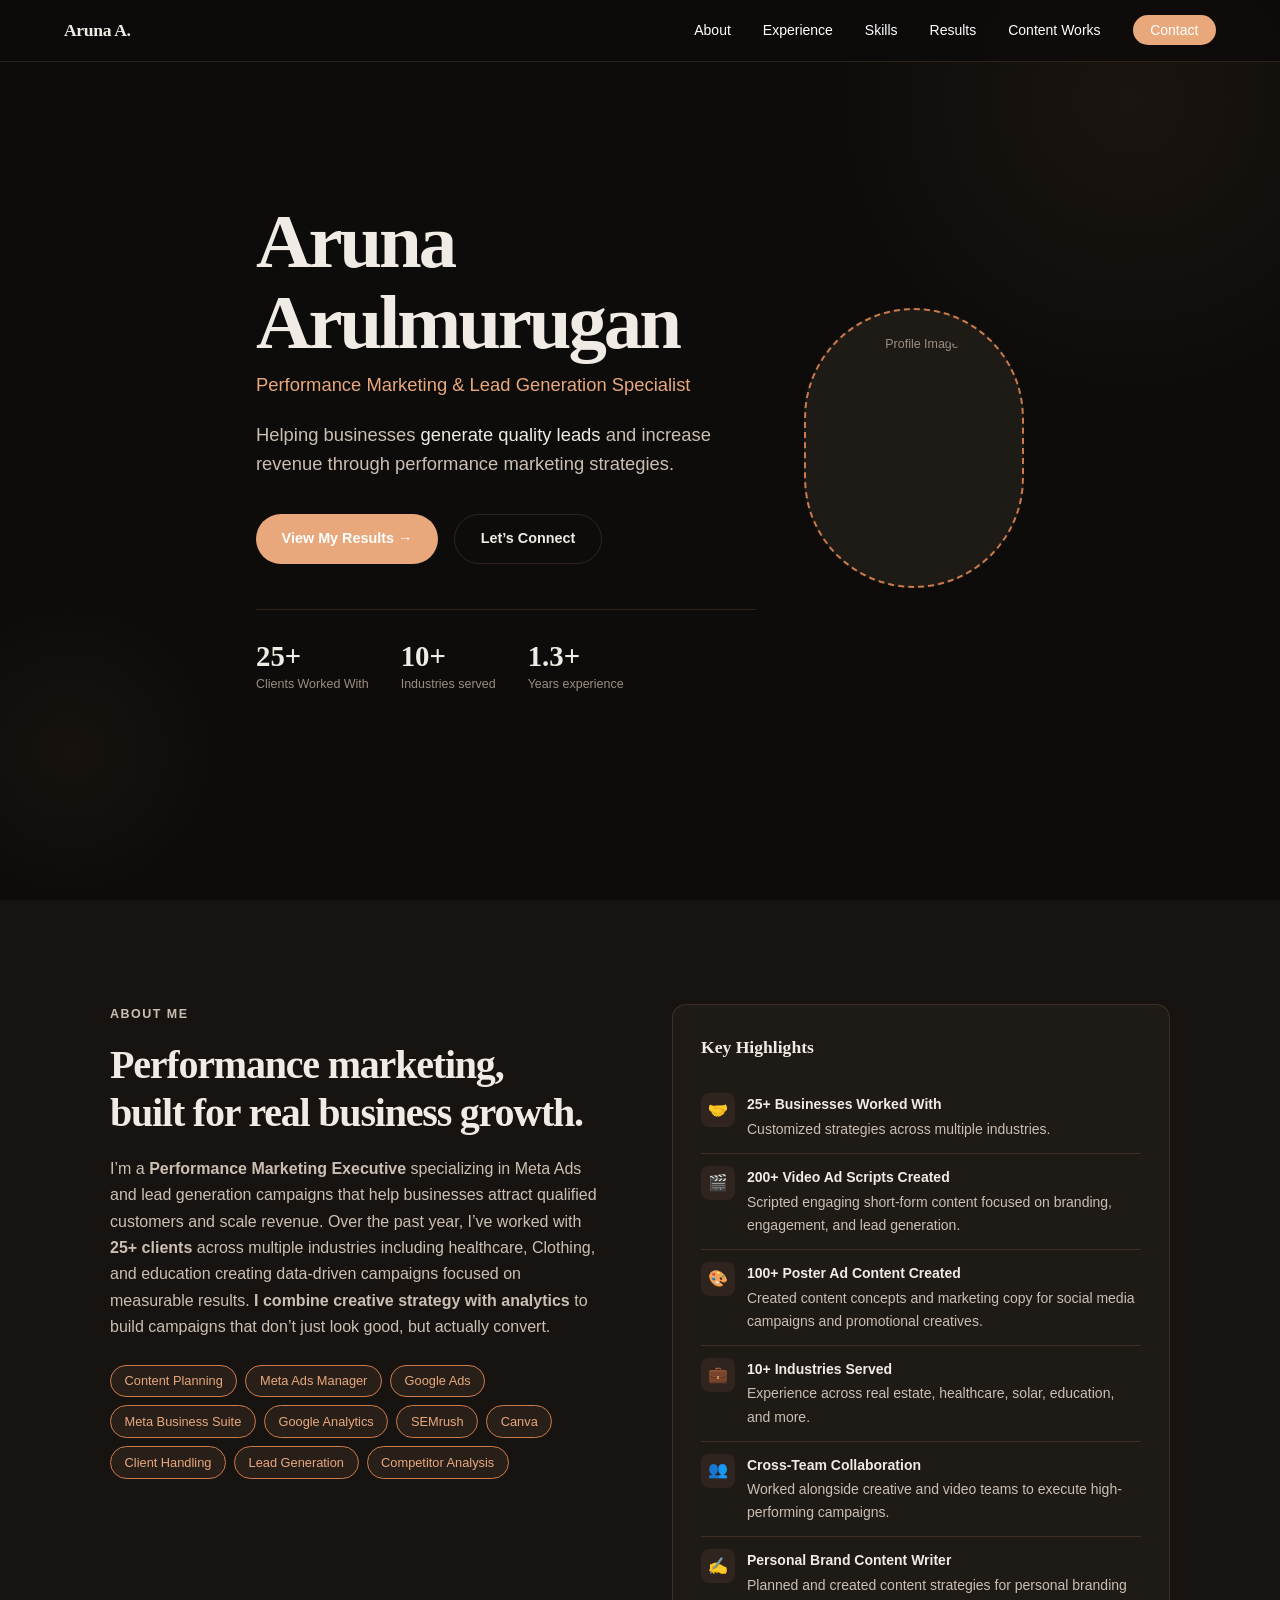
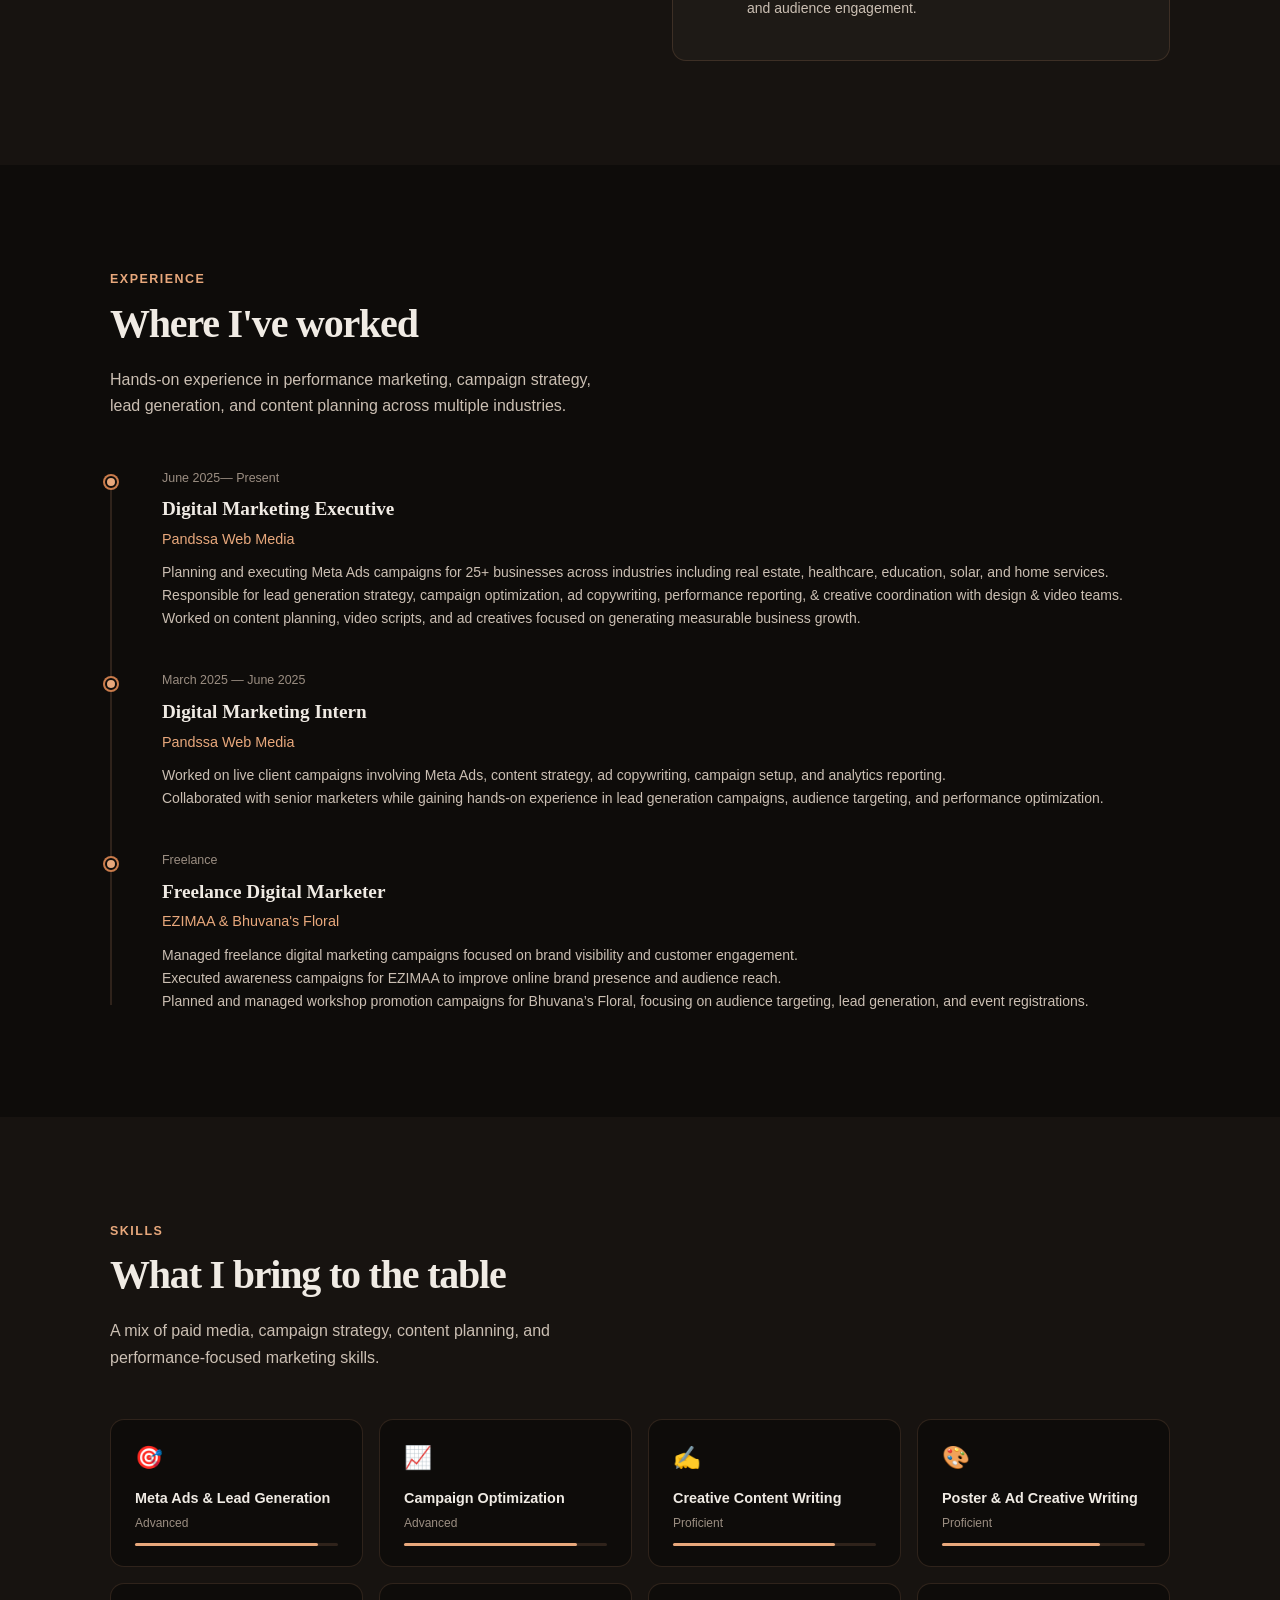
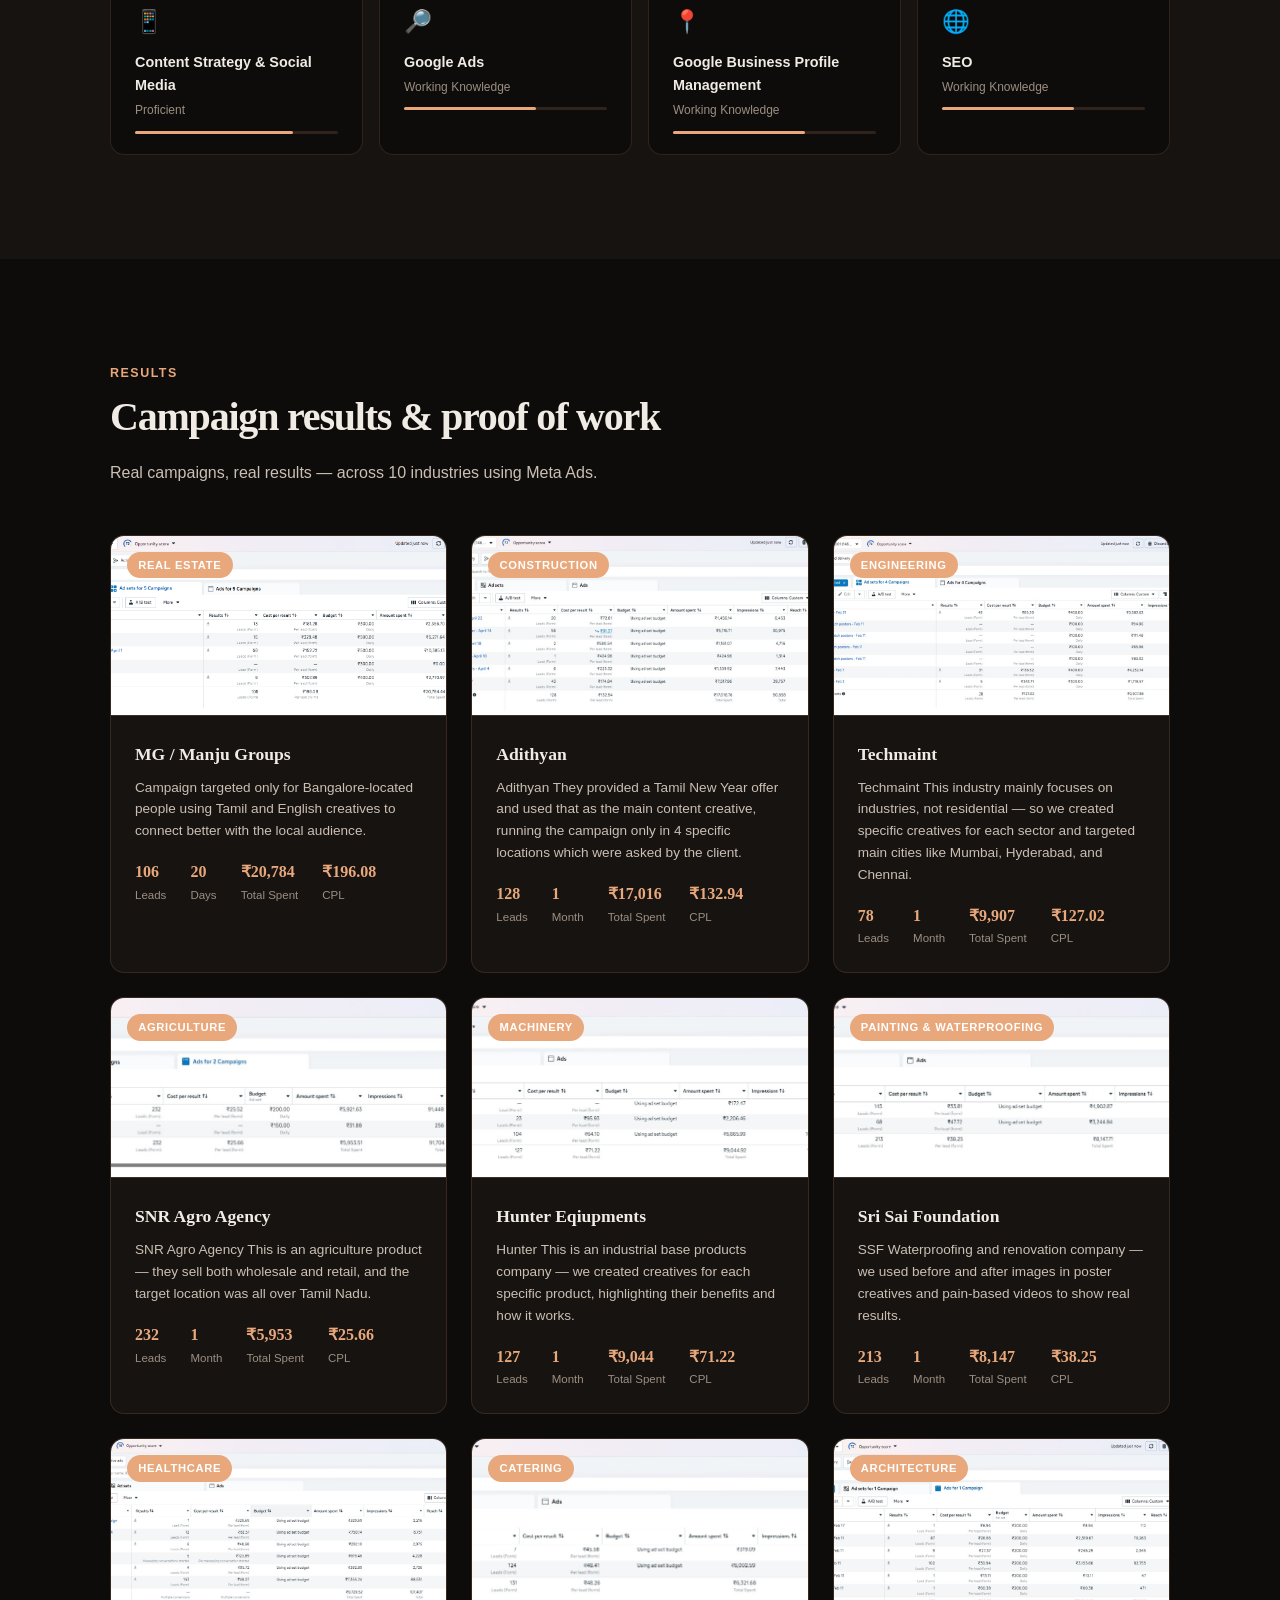
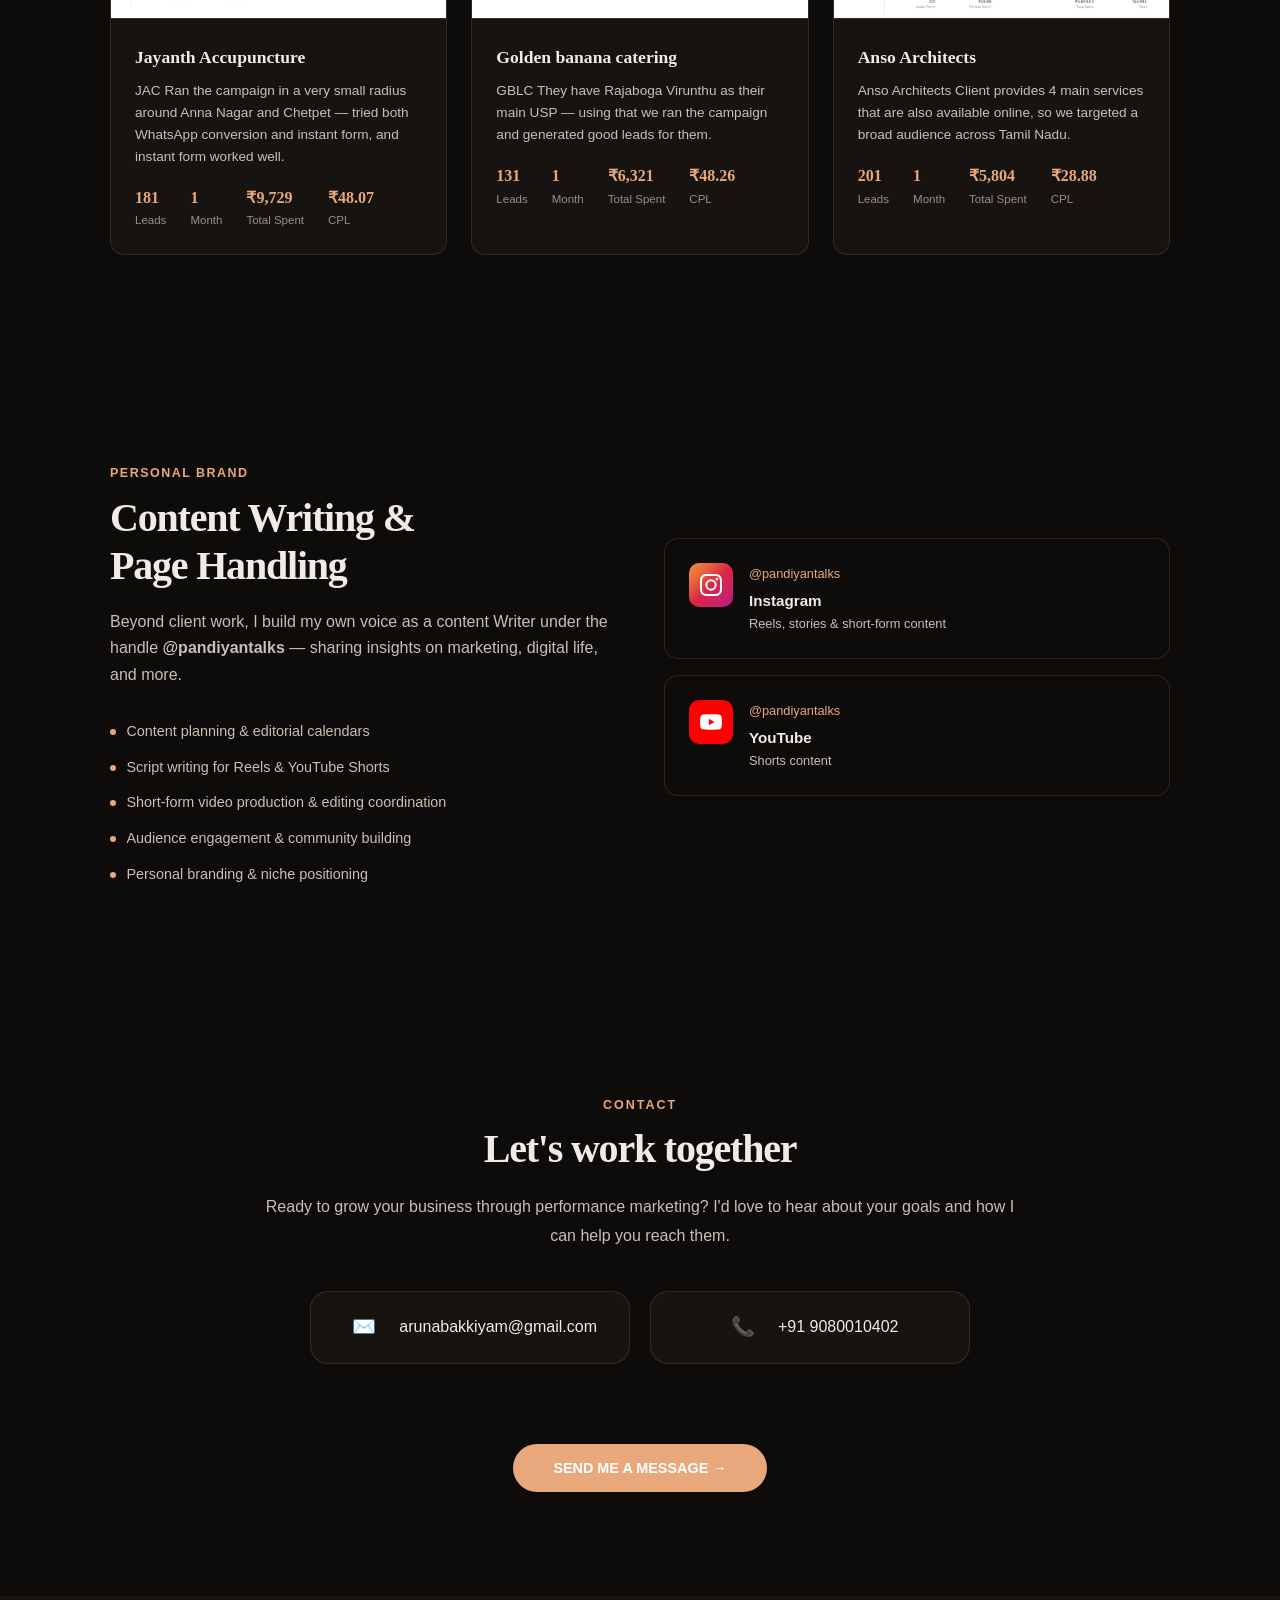
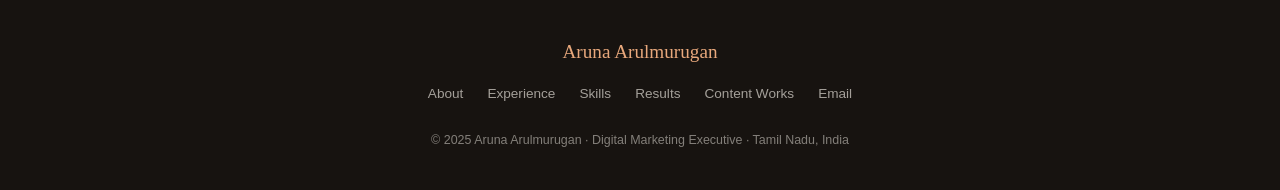
==== commit d251f3a0: "Update index.html" ====
--- a/index.html
+++ b/index.html
@@ -746,65 +746,7 @@
     </div>
   </footer>
 
-  <script>
-    // ── MOBILE NAV ──
-    const hamburger = document.getElementById('hamburger');
-    const navLinks = document.getElementById('navLinks');
-    hamburger.addEventListener('click', () => {
-      navLinks.classList.toggle('open');
-    });
-    navLinks.querySelectorAll('a').forEach(link => {
-      link.addEventListener('click', () => navLinks.classList.remove('open'));
-    });
-
-    // ── SCROLL ANIMATIONS ──
-    const observer = new IntersectionObserver((entries) => {
-      entries.forEach(entry => {
-        if (entry.isIntersecting) {
-          entry.target.classList.add('visible');
-        }
-      });
-    }, { threshold: 0.12 });
-
-    document.querySelectorAll('.fade-up').forEach(el => observer.observe(el));
-
-    // ── HERO BADGE ANIMATE ON LOAD ──
-    window.addEventListener('load', () => {
-      document.querySelectorAll('#hero .fade-up').forEach(el => {
-        el.classList.add('visible');
-      });
-    });
-
-    // ── CONTACT FORM STUB ──
-    function handleSubmit() {
-      const name = document.getElementById('name').value.trim();
-      const email = document.getElementById('email').value.trim();
-      const message = document.getElementById('message').value.trim();
-      if (!name || !email || !message) {
-        alert('Please fill in your name, email, and message.');
-        return;
-      }
-      document.getElementById('formMsg').style.display = 'block';
-      document.getElementById('name').value = '';
-      document.getElementById('email').value = '';
-      document.getElementById('subject').value = '';
-      document.getElementById('message').value = '';
-    }
-
-    // ── ACTIVE NAV HIGHLIGHT ──
-    const sections = document.querySelectorAll('section[id]');
-    window.addEventListener('scroll', () => {
-      const scrollY = window.scrollY + 100;
-      sections.forEach(sec => {
-        if (scrollY >= sec.offsetTop && scrollY < sec.offsetTop + sec.offsetHeight) {
-          document.querySelectorAll('.nav-links a').forEach(a => {
-            a.style.color = '';
-            if (a.getAttribute('href') === '#' + sec.id) a.style.color = 'var(--accent)';
-          });
-        }
-      });
-    });
-  </script>
+ <script src="script.js"></script>
 </body>
 
 </html>
--- a/style.css
+++ b/style.css
@@ -0,0 +1,1010 @@
+    :root {
+      --bg: #0e0c0a;
+      --surface: #171310;
+      --surface2: #1e1a16;
+
+      --ink: #f0ebe4;
+      --ink-soft: #cbbfb3;
+      --ink-faint: #9b8e82;
+
+      --accent: #e8a87c;
+      --accent-light: rgba(232, 168, 124, 0.08);
+      --accent-mid: #c97b4b;
+
+      --border: rgba(232, 168, 124, 0.15);
+
+      --radius: 14px;
+      --radius-sm: 8px;
+
+      --shadow: 0 2px 16px rgba(0, 0, 0, 0.25);
+      --shadow-lg: 0 8px 40px rgba(0, 0, 0, 0.35);
+    }
+
+    *,
+    *::before,
+    *::after {
+      box-sizing: border-box;
+      margin: 0;
+      padding: 0;
+    }
+
+    html {
+      scroll-behavior: smooth;
+      font-size: 16px;
+    }
+
+    body {
+      font-family: 'DM Sans', sans-serif;
+      background: var(--bg);
+      color: var(--ink);
+      line-height: 1.65;
+      -webkit-font-smoothing: antialiased;
+    }
+
+    /* ── NAV ── */
+    nav {
+      position: fixed;
+      top: 0;
+      left: 0;
+      right: 0;
+      z-index: 100;
+      background: rgba(14, 12, 10, 0.9) !important;
+      backdrop-filter: blur(12px);
+      -webkit-backdrop-filter: blur(12px);
+      border-bottom: 1px solid rgba(232, 168, 124, 0.15) !important;
+      padding: 0 clamp(1.5rem, 5vw, 4rem);
+      height: 62px;
+      display: flex;
+      align-items: center;
+      justify-content: space-between;
+    }
+
+    .nav-logo {
+      font-family: 'Fraunces', serif;
+      font-size: 1.1rem;
+      font-weight: 600;
+      color: #f0ebe4 !important;
+      letter-spacing: -0.02em;
+      text-decoration: none;
+    }
+
+    .nav-links {
+      display: flex;
+      gap: 2rem;
+      list-style: none;
+    }
+
+    .nav-links a {
+      font-size: 0.875rem;
+      font-weight: 500;
+      color: #ffff !important;
+      text-decoration: none;
+      transition: color 0.2s;
+    }
+
+    .nav-links a:hover {
+      color: #e8a87c !important;
+    }
+
+    .nav-cta {
+      background: #e8a87c !important;
+      color: #0e0c0a !important;
+      padding: 0.45rem 1.1rem;
+      border-radius: 50px;
+      transition: opacity 0.2s !important;
+    }
+
+    .nav-cta:hover {
+      opacity: 0.85;
+      background: #0e0c0a !important;
+      color: #e8a87c !important;
+    }
+
+    /* ── HAMBURGER ── */
+
+    .hamburger {
+      display: none;
+      flex-direction: column;
+      gap: 5px;
+      cursor: pointer;
+      padding: 4px;
+    }
+
+    .hamburger span {
+      width: 22px;
+      height: 2px;
+      background: #f0ebe4 !important;
+      border-radius: 2px;
+      transition: all 0.3s;
+      display: block;
+    }
+
+    /* ── SECTIONS ── */
+    section {
+      padding: clamp(4rem, 9vw, 6.5rem) clamp(1.5rem, 5vw, 4rem);
+    }
+
+    .container {
+      max-width: 1060px;
+      margin: 0 auto;
+    }
+
+    .section-label {
+      font-size: 0.78rem;
+      font-weight: 600;
+      letter-spacing: 0.12em;
+      text-transform: uppercase;
+      color: var(--accent);
+      margin-bottom: 0.6rem;
+    }
+
+    .section-title {
+      font-family: 'Fraunces', serif;
+      font-size: clamp(1.8rem, 4vw, 2.5rem);
+      font-weight: 600;
+      line-height: 1.2;
+      letter-spacing: -0.03em;
+      color: var(--ink);
+      margin-bottom: 1.2rem;
+    }
+
+    .section-subtitle {
+      font-size: 1rem;
+      color: var(--ink-soft);
+      max-width: 500px;
+      margin-bottom: 3rem;
+    }
+
+    /* ── HERO ── */
+    #hero {
+      min-height: 100vh;
+      display: flex;
+      align-items: center;
+      padding-top: 100px;
+      background: var(--bg);
+      position: relative;
+      overflow: hidden;
+    }
+
+    .hero-bg-circle {
+      position: absolute;
+      border-radius: 50%;
+      background: radial-gradient(circle, var(--accent-light) 0%, transparent 70%);
+      pointer-events: none;
+    }
+
+    .hero-bg-circle.c1 {
+      width: 600px;
+      height: 600px;
+      top: -200px;
+      right: -150px;
+      opacity: 0.7;
+    }
+
+    .hero-bg-circle.c2 {
+      width: 300px;
+      height: 300px;
+      bottom: 0;
+      left: -80px;
+      opacity: 0.5;
+    }
+
+    .hero-inner {
+      display: grid;
+      grid-template-columns: 1fr auto;
+      gap: 3rem;
+      align-items: center;
+      position: relative;
+      z-index: 1;
+    }
+
+    .hero-badge {
+      display: inline-flex;
+      align-items: center;
+      gap: 0.5rem;
+      background: var(--accent-light);
+      color: var(--accent);
+      font-size: 0.8rem;
+      font-weight: 600;
+      padding: 0.35rem 0.9rem;
+      border-radius: 50px;
+      margin-bottom: 1.5rem;
+      border: 1px solid var(--accent-mid);
+    }
+
+    .hero-badge::before {
+      content: '';
+      width: 7px;
+      height: 7px;
+      border-radius: 50%;
+      background: var(--accent);
+      display: block;
+    }
+
+    .hero-name {
+      font-family: 'Fraunces', serif;
+      font-size: clamp(2.8rem, 6.5vw, 4.8rem);
+      font-weight: 600;
+      line-height: 1.05;
+      letter-spacing: -0.04em;
+      color: var(--ink);
+      margin-bottom: 0.4rem;
+    }
+
+    .hero-role {
+      font-size: 1.15rem;
+      color: var(--accent);
+      font-weight: 500;
+      margin-bottom: 1.25rem;
+    }
+
+    .hero-tagline {
+      font-size: clamp(1rem, 2vw, 1.15rem);
+      color: var(--ink-soft);
+      max-width: 500px;
+      margin-bottom: 2.2rem;
+      line-height: 1.6;
+    }
+
+    .hero-tagline em {
+      font-style: normal;
+      color: var(--ink);
+      font-weight: 500;
+    }
+
+    .btn-group {
+      display: flex;
+      gap: 1rem;
+      flex-wrap: wrap;
+    }
+
+    .btn {
+      display: inline-flex;
+      align-items: center;
+      gap: 0.4rem;
+      padding: 0.75rem 1.6rem;
+      border-radius: 50px;
+      font-size: 0.9rem;
+      font-weight: 600;
+      text-decoration: none;
+      cursor: pointer;
+      border: none;
+      transition: all 0.22s;
+      font-family: 'DM Sans', sans-serif;
+    }
+
+    .btn-primary {
+      background: var(--accent);
+      color: #fff;
+    }
+
+    .btn-primary:hover {
+      background: #0e0c0a;
+      color: #e8a87c !important;
+      transform: translateY(-1px);
+      box-shadow: 0 6px 20px rgba(67, 97, 194, 0.3);
+    }
+
+    .btn-outline {
+      background: transparent;
+      color: var(--ink);
+      border: 1.5px solid var(--border);
+    }
+
+    .btn-outline:hover {
+      border-color: var(--accent);
+      color: var(--accent);
+      transform: translateY(-1px);
+    }
+
+    .hero-stats {
+      display: flex;
+      gap: 2rem;
+      margin-top: 2.8rem;
+      padding-top: 2rem;
+      border-top: 1px solid var(--border);
+    }
+
+    .stat-item {}
+
+    .stat-num {
+      font-family: 'Fraunces', serif;
+      font-size: 1.8rem;
+      font-weight: 600;
+      color: var(--ink);
+      line-height: 1;
+    }
+
+    .stat-label {
+      font-size: 0.78rem;
+      color: var(--ink-faint);
+      margin-top: 0.2rem;
+      font-weight: 500;
+    }
+
+    .hero-avatar {
+      width: 220px;
+      height: 280px;
+      background: var(--surface2);
+      border-radius: 120px 120px 120px 120px;
+      border: 2px dashed var(--accent-mid);
+      display: flex;
+      flex-direction: column;
+      align-items: center;
+      justify-content: center;
+      color: var(--ink-faint);
+      font-size: 0.78rem;
+      text-align: center;
+      gap: 0.5rem;
+      padding: 1.5rem;
+      position: relative;
+      flex-shrink: 0;
+    }
+
+    .hero-avatar svg {
+      opacity: 0.35;
+    }
+
+    .hero-avatar-label {
+      font-size: 0.72rem;
+      color: var(--ink-faint);
+    }
+
+    /* ── ABOUT ── */
+    #about {
+      background: var(--surface);
+    }
+
+    .about-grid {
+      display: grid;
+      grid-template-columns: 1fr 1fr;
+      gap: 4rem;
+      align-items: start;
+    }
+
+    .about-text p {
+      color: var(--ink-soft);
+      margin-bottom: 1rem;
+    }
+
+    .about-text p strong {
+      color: var(--ink);
+    }
+
+    .about-tags {
+      display: flex;
+      flex-wrap: wrap;
+      gap: 0.5rem;
+      margin-top: 1.5rem;
+    }
+
+    .tag {
+      background: var(--accent-light);
+      color: var(--accent);
+      font-size: 0.8rem;
+      font-weight: 500;
+      padding: 0.3rem 0.85rem;
+      border-radius: 50px;
+      border: 1px solid var(--accent-mid);
+    }
+
+    .about-card {
+      background: var(--surface2);
+      border-radius: var(--radius);
+      padding: 1.75rem;
+      border: 1px solid var(--border);
+    }
+
+    .about-card-title {
+      font-family: 'Fraunces', serif;
+      font-size: 1.1rem;
+      font-weight: 600;
+      margin-bottom: 1.2rem;
+      color: var(--ink);
+    }
+
+    .highlight-item {
+      display: flex;
+      align-items: flex-start;
+      gap: 0.75rem;
+      padding: 0.75rem 0;
+      border-bottom: 1px solid var(--border);
+    }
+
+    .highlight-item:last-child {
+      border-bottom: none;
+    }
+
+    .hi-icon {
+      width: 34px;
+      height: 34px;
+      border-radius: 8px;
+      background: var(--accent-light);
+      display: flex;
+      align-items: center;
+      justify-content: center;
+      flex-shrink: 0;
+      color: var(--accent);
+      font-size: 1rem;
+    }
+
+    .hi-text {
+      font-size: 0.875rem;
+      color: var(--ink-soft);
+    }
+
+    .hi-text strong {
+      color: var(--ink);
+      display: block;
+      margin-bottom: 0.1rem;
+    }
+
+    /* ── EXPERIENCE ── */
+    #experience {
+      background: var(--bg);
+    }
+
+    .timeline {
+      position: relative;
+      padding-left: 1.5rem;
+    }
+
+    .timeline::before {
+      content: '';
+      position: absolute;
+      left: 0;
+      top: 8px;
+      bottom: 8px;
+      width: 1.5px;
+      background: var(--border);
+    }
+
+    .tl-item {
+      position: relative;
+      padding-bottom: 2.5rem;
+      padding-left: 1.75rem;
+    }
+
+    .tl-item:last-child {
+      padding-bottom: 0;
+    }
+
+    .tl-dot {
+      position: absolute;
+      left: -1.5rem;
+      top: 8px;
+      width: 12px;
+      height: 12px;
+      border-radius: 50%;
+      background: var(--accent);
+      border: 2.5px solid var(--bg);
+      box-shadow: 0 0 0 2px var(--accent-mid);
+      transform: translateX(-5px);
+    }
+
+    .tl-meta {
+      font-size: 0.78rem;
+      color: var(--ink-faint);
+      margin-bottom: 0.3rem;
+      font-weight: 500;
+    }
+
+    .tl-role {
+      font-family: 'Fraunces', serif;
+      font-size: 1.2rem;
+      font-weight: 600;
+      color: var(--ink);
+      margin-bottom: 0.2rem;
+    }
+
+    .tl-company {
+      font-size: 0.9rem;
+      color: var(--accent);
+      font-weight: 500;
+      margin-bottom: 0.6rem;
+    }
+
+    .tl-desc {
+      font-size: 0.875rem;
+      color: var(--ink-soft);
+    }
+
+    /* ── SKILLS ── */
+    #skills {
+      background: var(--surface);
+    }
+
+    .skills-grid {
+      display: grid;
+      grid-template-columns: repeat(auto-fill, minmax(200px, 1fr));
+      gap: 1rem;
+    }
+
+    .skill-card {
+      background: var(--bg);
+      border: 1.5px solid var(--border);
+      border-radius: var(--radius);
+      padding: 1.25rem 1.5rem;
+      transition: all 0.22s;
+      cursor: default;
+    }
+
+    .skill-card:hover {
+      border-color: var(--accent);
+      background: var(--accent-light);
+      transform: translateY(-2px);
+      box-shadow: var(--shadow);
+    }
+
+    .skill-icon {
+      font-size: 1.4rem;
+      margin-bottom: 0.6rem;
+    }
+
+    .skill-name {
+      font-size: 0.9rem;
+      font-weight: 600;
+      color: var(--ink);
+    }
+
+    .skill-level {
+      font-size: 0.75rem;
+      color: var(--ink-faint);
+      margin-top: 0.2rem;
+    }
+
+    .skill-bar {
+      height: 3px;
+      background: var(--border);
+      border-radius: 2px;
+      margin-top: 0.6rem;
+    }
+
+    .skill-bar-fill {
+      height: 100%;
+      background: var(--accent);
+      border-radius: 2px;
+      transition: width 0.8s ease;
+    }
+
+    /* ── CASE STUDIES ── */
+    #work {
+      background: var(--bg);
+    }
+
+    .work-grid {
+      display: grid;
+      grid-template-columns: repeat(auto-fill, minmax(300px, 1fr));
+      gap: 1.5rem;
+    }
+
+    .case-card {
+      background: var(--surface);
+      border: 1px solid var(--border);
+      border-radius: var(--radius);
+      overflow: hidden;
+      transition: all 0.25s;
+    }
+
+    .case-card:hover {
+      box-shadow: var(--shadow-lg);
+      transform: translateY(-3px);
+      border-color: var(--accent-mid);
+    }
+
+    .case-img {
+      height: 180px;
+      background: var(--surface2);
+      display: flex;
+      align-items: center;
+      justify-content: center;
+      color: var(--ink-faint);
+      font-size: 0.8rem;
+      text-align: center;
+      gap: 0.4rem;
+      flex-direction: column;
+      position: relative;
+      overflow: hidden;
+      border-bottom: 1px solid var(--border);
+    }
+
+    .case-img-inner {
+      display: flex;
+      flex-direction: column;
+      align-items: center;
+      gap: 0.5rem;
+    }
+
+    .case-category {
+      position: absolute;
+      top: 1rem;
+      left: 1rem;
+      background: var(--accent);
+      color: #fff;
+      font-size: 0.7rem;
+      font-weight: 600;
+      letter-spacing: 0.06em;
+      padding: 0.25rem 0.7rem;
+      border-radius: 50px;
+      text-transform: uppercase;
+    }
+
+    .case-body {
+      padding: 1.5rem;
+    }
+
+    .case-title {
+      font-family: 'Fraunces', serif;
+      font-size: 1.1rem;
+      font-weight: 600;
+      color: var(--ink);
+      margin-bottom: 0.5rem;
+    }
+
+    .case-desc {
+      font-size: 0.85rem;
+      color: var(--ink-soft);
+      margin-bottom: 1.1rem;
+      line-height: 1.6;
+    }
+
+    .case-metrics {
+      display: flex;
+      gap: 1.5rem;
+    }
+
+    .metric {}
+
+    .metric-val {
+      font-family: 'Fraunces', serif;
+      font-size: 1 rem;
+      font-weight: 600;
+      color: var(--accent);
+    }
+
+    .metric-label {
+      font-size: 0.72rem;
+      color: var(--ink-faint);
+      font-weight: 500;
+    }
+
+    /* ── PERSONAL BRAND ── */
+    #brand {
+      background: var(--surface);
+    }
+
+    .brand-grid {
+      display: grid;
+      grid-template-columns: 1fr 1fr;
+      gap: 3rem;
+      align-items: center;
+    }
+
+    .brand-card {
+      display: flex;
+      align-items: flex-start;
+      gap: 1rem;
+      background: var(--bg);
+      border: 1px solid var(--border);
+      border-radius: var(--radius);
+      padding: 1.5rem;
+      transition: all 0.22s;
+      text-decoration: none;
+      margin-bottom: 1rem;
+    }
+
+    .brand-card:hover {
+      border-color: var(--accent);
+      box-shadow: var(--shadow);
+      transform: translateY(-2px);
+    }
+
+    .brand-icon {
+      width: 44px;
+      height: 44px;
+      border-radius: 10px;
+      display: flex;
+      align-items: center;
+      justify-content: center;
+      font-size: 1.2rem;
+      flex-shrink: 0;
+    }
+
+    .brand-icon.insta {
+      background: linear-gradient(135deg, #f09433, #e6683c, #dc2743, #cc2366, #bc1888);
+    }
+
+    .brand-icon.yt {
+      background: #ff0000;
+    }
+
+    .brand-info {}
+
+    .brand-name {
+      font-weight: 600;
+      font-size: 0.95rem;
+      color: var(--ink);
+    }
+
+    .brand-handle {
+      font-size: 0.8rem;
+      color: var(--accent);
+      margin-bottom: 0.25rem;
+    }
+
+    .brand-desc {
+      font-size: 0.8rem;
+      color: var(--ink-soft);
+    }
+
+    .brand-content-list {
+      list-style: none;
+      display: flex;
+      flex-direction: column;
+      gap: 0.75rem;
+    }
+
+    .brand-content-list li {
+      display: flex;
+      align-items: center;
+      gap: 0.65rem;
+      font-size: 0.9rem;
+      color: var(--ink-soft);
+    }
+
+    .brand-content-list li::before {
+      content: '';
+      width: 6px;
+      height: 6px;
+      border-radius: 50%;
+      background: var(--accent);
+      flex-shrink: 0;
+    }
+
+    /* ── CONTACT ── */
+
+    /* ───────── CONTACT SECTION ONLY ───────── */
+
+    #contact {
+      background: var(--bg);
+      text-align: center;
+    }
+
+    #contact .section-label {
+      text-transform: uppercase;
+      letter-spacing: 2px;
+    }
+
+    #contact .section-title {
+      margin-top: 10px;
+      margin-bottom: 20px;
+    }
+
+    #contact .section-subtitle {
+      max-width: 760px;
+      margin: 0 auto;
+      text-align: center;
+      line-height: 1.8;
+    }
+
+    #contact .contact-grid {
+      display: flex;
+      justify-content: center;
+      margin-top: 3rem;
+    }
+
+    #contact .contact-info {
+      display: flex;
+      flex-direction: row;
+      gap: 1.5rem;
+      flex-wrap: wrap;
+      justify-content: center;
+    }
+
+    #contact .contact-item {
+      display: flex;
+      align-items: center;
+      gap: 0.9rem;
+      padding: 0.9rem 1.6rem;
+      border: 1px solid var(--border);
+      border-radius: 18px;
+      background: var(--surface);
+      min-width: 320px;
+      justify-content: center;
+    }
+
+    #contact .contact-item-icon {
+      width: 42px;
+      height: 42px;
+      border-radius: 50%;
+      background: transparent;
+      color: var(--accent);
+      display: flex;
+      align-items: center;
+      justify-content: center;
+      font-size: 1.2rem;
+      flex-shrink: 0;
+    }
+
+    #contact .contact-item-label {
+      display: none;
+    }
+
+    #contact .contact-item-val {
+      font-size: 1rem;
+      color: var(--ink);
+      font-weight: 500;
+    }
+
+    #contact .contact-item-val a {
+      color: var(--ink);
+      text-decoration: none;
+    }
+
+    #contact .contact-item-val a:hover {
+      color: var(--accent);
+    }
+
+    #contact .btn.btn-primary {
+      margin-top: 2.5rem;
+      padding: 1rem 2.5rem;
+      border-radius: 50px;
+    }
+
+
+    /* ───────── FOOTER ONLY ───────── */
+
+    footer {
+      background: #171310 !important;
+      color: rgba(240, 235, 228, 0.65) !important;
+      padding: 2.5rem clamp(1.5rem, 5vw, 4rem);
+      text-align: center;
+    }
+
+    footer .footer-inner {
+      max-width: 1060px;
+      margin: 0 auto;
+    }
+
+    footer .footer-name {
+      font-family: 'Fraunces', serif;
+      color: #e8a87c !important;
+      font-size: 1.2rem;
+      margin-bottom: 1rem;
+    }
+
+    footer .footer-links {
+      display: flex;
+      gap: 1.5rem;
+      justify-content: center;
+      margin-bottom: 1.5rem;
+      flex-wrap: wrap;
+    }
+
+    footer .footer-links a {
+      color: rgba(240, 235, 228, 0.65) !important;
+      text-decoration: none;
+      font-size: 0.85rem;
+      transition: color 0.2s ease;
+    }
+
+    footer .footer-links a:hover {
+      color: #e8a87c !important;
+    }
+
+    footer .footer-copy {
+      font-size: 0.78rem;
+      color: rgba(240, 235, 228, 0.5) !important;
+    }
+
+    /* ───────── MOBILE ───────── */
+
+    @media (max-width: 768px) {
+
+      #contact .section-subtitle {
+        font-size: 0.95rem;
+        line-height: 1.7;
+      }
+
+      #contact .contact-info {
+        flex-direction: column;
+        width: 100%;
+      }
+
+      #contact .contact-item {
+        width: 100%;
+        min-width: unset;
+      }
+
+      #contact .btn.btn-primary {
+        width: 100%;
+      }
+
+    }
+
+    /* ── ANIMATIONS ── */
+    .fade-up {
+      opacity: 0;
+      transform: translateY(24px);
+      transition: opacity 0.6s ease, transform 0.6s ease;
+    }
+
+    .fade-up.visible {
+      opacity: 1;
+      transform: translateY(0);
+    }
+
+    .delay-1 {
+      transition-delay: 0.1s;
+    }
+
+    .delay-2 {
+      transition-delay: 0.2s;
+    }
+
+    .delay-3 {
+      transition-delay: 0.3s;
+    }
+
+    .delay-4 {
+      transition-delay: 0.4s;
+    }
+
+    /* ── MOBILE MENU ── */
+    @media (max-width: 768px) {
+      .hamburger {
+        display: flex;
+      }
+
+      .nav-links {
+        position: fixed;
+        top: 62px;
+        left: 0;
+        right: 0;
+        background: var(--surface);
+        flex-direction: column;
+        padding: 1.5rem 2rem 2rem;
+        border-bottom: 1px solid var(--border);
+        gap: 1rem;
+        transform: translateY(-110%);
+        transition: transform 0.3s ease;
+      }
+
+      .nav-links.open {
+        transform: translateY(0);
+      }
+
+      .nav-links a {
+        font-size: 1rem;
+      }
+
+      .hero-inner {
+        grid-template-columns: 1fr;
+      }
+
+      .hero-avatar {
+        display: none;
+      }
+
+      .hero-stats {
+        gap: 1.5rem;
+      }
+
+      .about-grid {
+        grid-template-columns: 1fr;
+        gap: 2rem;
+      }
+
+      .brand-grid {
+        grid-template-columns: 1fr;
+      }
+
+      .contact-grid {
+        grid-template-columns: 1fr;
+        gap: 2rem;
+      }
+
+      .hero-name {
+        font-size: 2.6rem;
+      }
+    }
